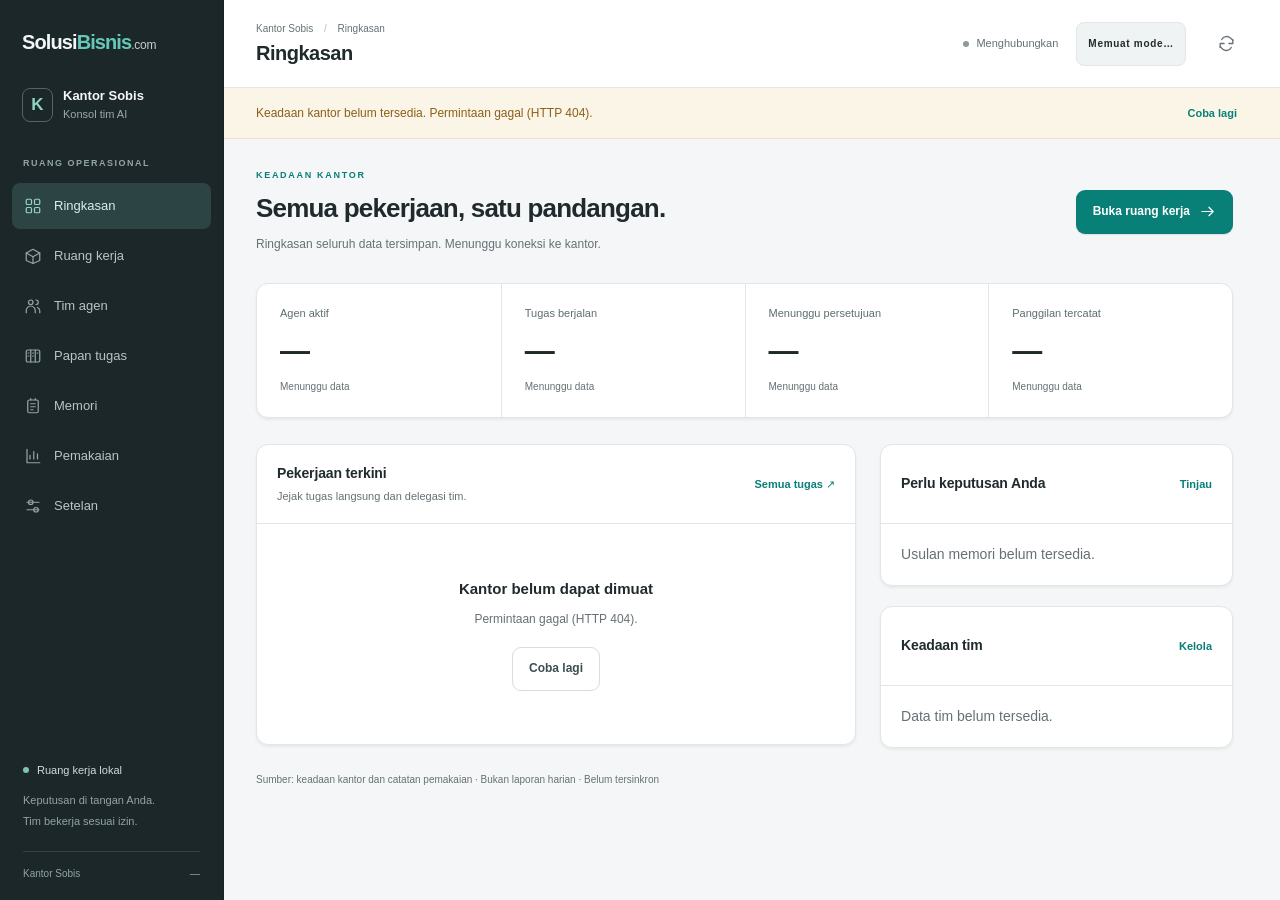
==== static/index.html @ 455d39fb "Tambahkan Kantor Sobis v1.1.0" ====
<!doctype html>
<html lang="id">
<head>
<meta charset="utf-8"><meta name="viewport" content="width=device-width, initial-scale=1, interactive-widget=resizes-content"><meta name="color-scheme" content="light">
<title>Kantor Sobis · SolusiBisnis.com</title><link rel="icon" href="data:,"><link rel="stylesheet" href="/static/style.css">
<script src="/static/ui.js" defer></script><script src="/static/office.js" defer></script><script src="/static/app.js" defer></script>
</head>
<body>
<a class="skip-link" href="#main-content">Lewati navigasi</a>
<svg class="svg-defs" aria-hidden="true"><defs>
<symbol id="i-grid" viewBox="0 0 24 24"><rect x="3" y="3" width="7" height="7" rx="1.5"/><rect x="14" y="3" width="7" height="7" rx="1.5"/><rect x="3" y="14" width="7" height="7" rx="1.5"/><rect x="14" y="14" width="7" height="7" rx="1.5"/></symbol>
<symbol id="i-room" viewBox="0 0 24 24"><path d="m3 8 9-5 9 5v10l-9 4-9-4V8Z"/><path d="m3 8 9 5 9-5M12 13v9"/></symbol>
<symbol id="i-team" viewBox="0 0 24 24"><circle cx="9" cy="7" r="3"/><path d="M3 21v-3a6 6 0 0 1 12 0v3M16 4a3 3 0 0 1 0 6m2 4a5 5 0 0 1 3 4v3"/></symbol>
<symbol id="i-board" viewBox="0 0 24 24"><rect x="3" y="4" width="18" height="16" rx="2"/><path d="M9 4v16M15 4v16M5.5 8h1m5 0h1m5 0h1M5.5 12h1m5 0h1"/></symbol>
<symbol id="i-memory" viewBox="0 0 24 24"><rect x="5" y="4" width="14" height="17" rx="2"/><path d="M9 4V2m6 2V2M9 9h6m-6 4h6m-6 4h3"/></symbol>
<symbol id="i-usage" viewBox="0 0 24 24"><path d="M4 3v18h17M8 16v-5m5 5V6m5 10V9"/></symbol>
<symbol id="i-settings" viewBox="0 0 24 24"><path d="M4 7h16M4 17h16"/><circle cx="9" cy="7" r="3"/><circle cx="16" cy="17" r="3"/></symbol>
<symbol id="i-arrow" viewBox="0 0 24 24"><path d="M4 12h16m-6-6 6 6-6 6"/></symbol>
<symbol id="i-close" viewBox="0 0 24 24"><path d="m6 6 12 12M6 18 18 6"/></symbol>
<symbol id="i-menu" viewBox="0 0 24 24"><path d="M4 6h16M4 12h16M4 18h16"/></symbol>
<symbol id="i-plus" viewBox="0 0 24 24"><path d="M12 5v14M5 12h14"/></symbol>
<symbol id="i-search" viewBox="0 0 24 24"><circle cx="10" cy="10" r="6"/><path d="m15 15 5 5"/></symbol>
<symbol id="i-refresh" viewBox="0 0 24 24"><path d="M20 7v5h-5M4 17v-5h5"/><path d="M6 7a7 7 0 0 1 11-2l3 3M4 16l3 3a7 7 0 0 0 11-2"/></symbol>
<symbol id="i-send" viewBox="0 0 24 24"><path d="m3 3 18 9-18 9 4-9-4-9Zm4 9h14"/></symbol>
<symbol id="i-copy" viewBox="0 0 24 24"><rect x="8" y="8" width="12" height="13" rx="2"/><path d="M16 8V5a2 2 0 0 0-2-2H5a2 2 0 0 0-2 2v9a2 2 0 0 0 2 2h3"/></symbol>
</defs></svg>
<button id="nav-overlay" class="nav-overlay" aria-label="Tutup navigasi" hidden></button>
<aside id="sidebar" class="sidebar" aria-label="Navigasi utama">
<div class="brand-block"><a href="#overview" class="wordmark" aria-label="SolusiBisnis.com, beranda">Solusi<span>Bisnis</span><small>.com</small></a><div class="product-line"><span class="product-mark" aria-hidden="true">K</span><span>Kantor Sobis<small>Konsol tim AI</small></span></div><button id="sidebar-close" class="icon-btn sidebar-close" aria-label="Tutup navigasi"><svg><use href="#i-close"/></svg></button></div>
<div class="nav-label">RUANG OPERASIONAL</div>
<nav id="main-nav">
<a href="#overview" data-page="overview" class="nav-item active" aria-current="page"><svg><use href="#i-grid"/></svg><span>Ringkasan</span></a>
<a href="#workroom" data-page="workroom" class="nav-item"><svg><use href="#i-room"/></svg><span>Ruang kerja</span></a>
<a href="#agents" data-page="agents" class="nav-item"><svg><use href="#i-team"/></svg><span>Tim agen</span></a>
<a href="#tasks" data-page="tasks" class="nav-item"><svg><use href="#i-board"/></svg><span>Papan tugas</span><span id="nav-task-count" class="nav-count" hidden></span></a>
<a href="#memories" data-page="memories" class="nav-item"><svg><use href="#i-memory"/></svg><span>Memori</span><span id="nav-memory-count" class="nav-count" hidden></span></a>
<a href="#usage" data-page="usage" class="nav-item"><svg><use href="#i-usage"/></svg><span>Pemakaian</span></a>
<a href="#settings" data-page="settings" class="nav-item"><svg><use href="#i-settings"/></svg><span>Setelan</span></a>
</nav><div class="sidebar-bottom"><div class="local-label"><span class="status-dot"></span>Ruang kerja lokal</div><p>Keputusan di tangan Anda.<br>Tim bekerja sesuai izin.</p><div class="sidebar-version">Kantor Sobis <span id="app-version">—</span></div></div>
</aside>
<div class="app-shell">
<header class="topbar"><div class="header-title"><button id="sidebar-toggle" class="icon-btn mobile-menu" aria-label="Buka navigasi" aria-expanded="false" aria-controls="sidebar"><svg><use href="#i-menu"/></svg></button><div><div class="breadcrumb">Kantor Sobis <span>/</span> <span id="breadcrumb-page">Ringkasan</span></div><h1 id="page-title">Ringkasan</h1></div></div><div class="header-tools"><span id="connection" class="connection" role="status"><span class="status-dot"></span><span id="connection-label">Menghubungkan</span></span><button id="mode-banner" class="mode-label" title="Buka setelan mode">Memuat mode…</button><button id="refresh-btn" class="icon-btn" aria-label="Muat ulang data"><svg><use href="#i-refresh"/></svg></button></div></header>
<div id="data-notice" class="data-notice" role="status"><span id="data-notice-text">Mengambil keadaan kantor…</span><button id="retry-btn" class="btn subtle" hidden>Coba lagi</button></div>
<main id="main-content" tabindex="-1">
<section id="page-overview" class="page active" aria-label="Ringkasan kantor">
<div class="page-heading"><div><p class="eyebrow">KEADAAN KANTOR</p><h2>Semua pekerjaan, satu pandangan.</h2><p id="overview-intro" class="muted">Ringkasan seluruh data tersimpan. Menunggu koneksi ke kantor.</p></div><a href="#workroom" class="btn primary">Buka ruang kerja<svg><use href="#i-arrow"/></svg></a></div>
<div id="summary-metrics" class="summary-metrics" aria-live="polite"><div class="metric"><span>Agen aktif</span><strong>—</strong><small>Menunggu data</small></div><div class="metric"><span>Tugas berjalan</span><strong>—</strong><small>Menunggu data</small></div><div class="metric"><span>Menunggu persetujuan</span><strong>—</strong><small>Menunggu data</small></div><div class="metric"><span>Panggilan tercatat</span><strong>—</strong><small>Menunggu data</small></div></div>
<div class="overview-grid"><section class="surface recent-work"><div class="section-head"><div><h3>Pekerjaan terkini</h3><p>Jejak tugas langsung dan delegasi tim.</p></div><a href="#tasks" class="text-link">Semua tugas ↗</a></div><div id="recent-tasks"><div class="empty-state"><h4>Memuat pekerjaan</h4><p>Data nyata akan muncul setelah terhubung.</p></div></div></section><div class="overview-side"><section class="surface"><div class="section-head"><h3>Perlu keputusan Anda</h3><a href="#memories" class="text-link">Tinjau</a></div><div id="overview-pending" class="surface-body muted">Memuat usulan memori…</div></section><section class="surface"><div class="section-head"><h3>Keadaan tim</h3><a href="#agents" class="text-link">Kelola</a></div><div id="overview-team" class="surface-body muted">Memuat tim…</div></section></div></div><p class="page-footnote">Sumber: keadaan kantor dan catatan pemakaian · Bukan laporan harian · <span id="last-updated">Belum tersinkron</span></p>
</section>
<section id="page-workroom" class="page workroom-page" aria-label="Ruang kerja" hidden>
<div class="workroom-heading"><div><h2>Ruang kerja</h2><p id="room-status" class="muted">Menunggu keadaan tim…</p></div><div class="segmented workroom-tabs" role="tablist" aria-label="Tampilan ruang kerja"><button id="tab-office" role="tab" aria-selected="false" aria-controls="office-panel" data-view="office">Kantor</button><button id="tab-chat" class="active" role="tab" aria-selected="true" aria-controls="chat-panel" data-view="chat">Percakapan</button></div></div>
<div id="workroom-layout" class="workroom-layout" data-view="chat">
<section id="office-panel" class="surface office-panel" aria-label="Kantor virtual"><div class="section-head"><div><h3>Kantor virtual</h3><p>Peta tim, status pekerjaan nyata.</p></div><span id="office-live-label" class="caption">Menunggu data</span></div><div id="office-wrap" class="office-wrap"><canvas id="office-canvas" width="1200" height="780" aria-label="Peta kantor. Gunakan daftar agen di bawah untuk interaksi melalui keyboard.">Kanvas tidak tersedia. Gunakan daftar agen di bawah.</canvas></div><div class="office-toolbar"><span class="muted small">Pilih agen untuk melihat profil</span><div class="pagination"><button id="office-prev" class="icon-btn" aria-label="Zona agen sebelumnya">‹</button><span id="office-page" aria-live="polite">Zona 1 / 1</span><button id="office-next" class="icon-btn" aria-label="Zona agen berikutnya">›</button></div></div><div id="office-agent-list" class="office-agent-list" aria-label="Daftar agen kantor"><p class="muted small">Memuat daftar agen…</p></div><a href="#tasks" class="office-board-link">Lihat papan tugas lengkap <svg><use href="#i-arrow"/></svg></a></section>
<section id="chat-panel" class="surface chat-panel" aria-label="Percakapan tim"><div class="section-head"><div><h3>Percakapan tim</h3><p id="chat-routing">Pesan umum diteruskan ke koordinator.</p></div><span id="chat-count" class="caption">—</span></div><div id="messages" class="messages" role="log" aria-label="Pesan percakapan" aria-live="polite" aria-relevant="additions text"><div class="empty-state"><h4>Memuat percakapan</h4><p>Riwayat tersimpan akan muncul di sini.</p></div></div><div id="workbar" class="workbar" hidden><span class="status-dot"></span><span id="workbar-text"></span></div><button id="new-messages" class="new-messages" hidden>Pesan baru ↓</button></section>
<form id="composer" class="composer" aria-label="Kirim pesan ke tim"><div class="composer-top"><label for="msg-input">Beri arahan ke tim</label><span id="draft-status" class="caption"></span></div><div id="mention-chips" class="mention-chips" aria-label="Sisipkan penerima"></div><div class="input-row"><textarea id="msg-input" rows="2" maxlength="4000" placeholder="Apa yang ingin dikerjakan?" aria-describedby="composer-hint" disabled></textarea><button id="send-btn" class="btn primary send-btn" type="submit" aria-label="Kirim pesan" disabled><svg><use href="#i-send"/></svg></button></div><div id="send-error" class="inline-error" role="alert" hidden></div><p id="composer-hint" class="composer-hint">Enter untuk kirim · Shift+Enter untuk baris baru · <b>@Nama</b> atau <b>@semua</b></p></form>
</div></section>
<section id="page-agents" class="page" aria-label="Tim agen" hidden><div class="page-heading"><div><p class="eyebrow">TIM ANDA</p><h2>Peran jelas. Izin terkendali.</h2><p class="muted">Atur keahlian, model, dan batas tindakan setiap agen.</p></div><button id="btn-add-agent" class="btn primary" disabled><svg><use href="#i-plus"/></svg>Agen baru</button></div><div class="filterbar"><label class="search-field"><svg><use href="#i-search"/></svg><input id="agent-search" type="search" placeholder="Cari nama atau peran…" aria-label="Cari nama atau peran agen"></label><label class="filter-field"><span>Status</span><select id="agent-filter"><option value="all">Semua agen</option><option value="active">Aktif</option><option value="inactive">Nonaktif</option></select></label><span id="agent-result-count" class="result-count">Memuat agen…</span></div><div id="agents-list" class="agents-grid"><div class="empty-state surface"><h4>Memuat tim</h4><p>Mengambil agen dan izin tersimpan.</p></div></div><p class="page-footnote">Tepat satu koordinator aktif. Model media hanya metadata; pembuatan media belum terhubung.</p></section>
<section id="page-tasks" class="page" aria-label="Papan tugas" hidden><div class="page-heading"><div><p class="eyebrow">ALUR PEKERJAAN</p><h2>Dari arahan hingga hasil.</h2><p class="muted">Status berasal dari mesin pekerjaan, bukan pemindahan kartu manual.</p></div><a href="#workroom" class="btn primary"><svg><use href="#i-plus"/></svg>Beri tugas ke tim</a></div><div class="filterbar"><label class="search-field"><svg><use href="#i-search"/></svg><input id="task-search" type="search" placeholder="Cari judul tugas…" aria-label="Cari tugas"></label><label class="filter-field"><span>Agen</span><select id="task-agent"><option value="all">Semua agen</option></select></label><label class="filter-field"><span>Status</span><select id="task-status"><option value="all">Semua status</option><option value="queue">Mengantre</option><option value="doing">Dikerjakan</option><option value="done">Selesai</option><option value="failed">Gagal</option></select></label><span id="task-result-count" class="result-count">Memuat tugas…</span></div><div id="task-board" class="task-board"><div class="empty-state"><h4>Memuat papan tugas</h4><p>Hasil dan kendala ditampilkan apa adanya.</p></div></div></section>
<section id="page-memories" class="page" aria-label="Memori" hidden><div class="page-heading"><div><p class="eyebrow">PENGETAHUAN BERSAMA</p><h2>Tim mengusulkan. Anda menyetujui.</h2><p class="muted">Hanya memori disetujui yang masuk blok memori aktif agen.</p></div></div><div class="info-note"><svg><use href="#i-memory"/></svg><p>Menolak usulan tidak menghapus isi percakapan. Fakta yang belum disetujui mungkin tetap terlihat di riwayat chat. Persetujuan baru dengan kunci sama menggantikan memori aktif sebelumnya.</p></div><div class="memory-toolbar"><div id="memory-tabs" class="segmented memory-tabs" role="tablist" aria-label="Status memori"><button role="tab" data-status="pending" class="active" aria-selected="true">Menunggu <span data-memory-count="pending">—</span></button><button role="tab" data-status="approved" aria-selected="false">Disetujui <span data-memory-count="approved">—</span></button><button role="tab" data-status="rejected" aria-selected="false">Ditolak <span data-memory-count="rejected">—</span></button><button role="tab" data-status="superseded" aria-selected="false">Digantikan <span data-memory-count="superseded">—</span></button></div><label class="search-field"><svg><use href="#i-search"/></svg><input id="memory-search" type="search" placeholder="Cari memori…" aria-label="Cari memori"></label></div><div id="memory-list" class="memory-list" role="tabpanel"><div class="empty-state surface"><h4>Memuat memori</h4><p>Mengambil usulan dan keputusan tersimpan.</p></div></div></section>
<section id="page-usage" class="page" aria-label="Pemakaian" hidden><div class="page-heading"><div><p class="eyebrow">CATATAN PEMAKAIAN</p><h2>Terukur, tanpa asumsi biaya.</h2><p class="muted">Seluruh periode tersimpan · Termasuk panggilan tool-only · Mata uang USD</p></div><button id="usage-refresh" class="btn secondary"><svg><use href="#i-refresh"/></svg>Perbarui</button></div><div class="info-note"><svg><use href="#i-usage"/></svg><p>Simulasi bukan tagihan. Biaya tercatat berasal dari respons penyedia; estimasi memakai daftar harga manual yang belum diverifikasi. Biaya tak diketahui tidak dianggap gratis. Menghapus chat tidak menghapus catatan ini.</p></div><div id="usage-summary" class="usage-summary"><section class="surface"><div class="section-head"><h3>Memuat pemakaian</h3></div><div class="surface-body muted">Menunggu catatan tersimpan.</div></section></div><section class="surface usage-detail"><div class="section-head"><div><h3>Rincian per agen</h3><p>Setiap mode dihitung terpisah.</p></div><label class="sr-only" for="usage-mode">Filter mode</label><select id="usage-mode"><option value="all">Semua mode</option><option value="live">Live</option><option value="mock">Simulasi</option><option value="legacy">Data lama</option></select></div><div id="usage-table" class="table-scroll"><p class="surface-body muted">Memuat rincian…</p></div></section></section>
<section id="page-settings" class="page" aria-label="Setelan" hidden><div class="page-heading"><div><p class="eyebrow">KONFIGURASI KANTOR</p><h2>Kendali tetap di tangan Anda.</h2><p class="muted">Perubahan tidak mengaktifkan pemakaian berbayar secara diam-diam.</p></div><span id="settings-dirty" class="unsaved" hidden>Perubahan belum disimpan</span></div><div class="settings-layout"><form id="settings-form" class="surface settings-form"><div class="settings-section"><h3>Identitas &amp; model</h3><p class="muted small">Model default dipakai agen tanpa model khusus.</p><label class="field"><span>Nama Anda</span><input id="set-name" type="text" maxlength="40" required disabled autocomplete="name"></label><label class="field"><span>Model default</span><input id="set-model" maxlength="120" list="model-options" required disabled autocomplete="off"><small>Pilih dari daftar manual atau masukkan ID model. Harga dan ketersediaan belum diverifikasi.</small></label></div><div class="settings-section"><h3>Mode operasi</h3><label class="field"><span>Mode tersimpan</span><select id="set-mode" disabled><option value="mock">Simulasi — tanpa panggilan AI</option><option value="live">Live — memakai API berbayar</option></select></label><p id="mode-help" class="muted small">Menunggu konfigurasi server.</p><div id="mode-locked" class="inline-warning" hidden>Server memaksa simulasi untuk pengujian. Penggantian mode dinonaktifkan.</div></div><div class="settings-section"><div class="section-inline"><h3>Kunci OpenRouter</h3><span id="key-status" class="pill neutral">Belum diketahui</span></div><label class="field"><span>Kunci baru <span class="muted">(opsional)</span></span><input id="set-key" type="password" placeholder="Kosongkan untuk mempertahankan kunci" autocomplete="new-password" spellcheck="false" disabled><small>Kunci diisi sendiri dan tidak ditampilkan kembali. Menyimpan kunci tidak otomatis memilih Live.</small></label><button id="set-key-remove" type="button" class="btn danger-subtle" hidden>Hapus kunci tersimpan</button></div><div class="form-footer"><p id="settings-feedback" class="small muted" role="status">Belum ada perubahan.</p><button id="set-save" type="submit" class="btn primary" disabled>Simpan setelan</button></div><div id="settings-error" class="inline-error form-error" role="alert" hidden></div></form><div class="settings-aside"><section class="surface"><div class="section-head"><h3>Tentang mode</h3></div><div class="surface-body settings-explainer"><div><span class="pill mock">SIMULASI</span><p>Untuk menguji alur kerja. Balasan dan token simulasi bukan hasil panggilan AI sungguhan.</p></div><div><span class="pill live">LIVE</span><p>Menggunakan kunci API Anda. Aktivasi memerlukan konfirmasi; biaya mengikuti penyedia model.</p></div></div></section><section class="surface danger-zone"><div class="section-head"><h3>Riwayat percakapan</h3></div><div class="surface-body"><p class="muted">Hapus pesan chat saja. Agen, tugas, memori, dan catatan pemakaian tetap disimpan.</p><button id="clear-history" class="btn danger-subtle" disabled>Hapus riwayat chat</button></div></section></div></div></section>
</main></div>
<dialog id="agent-dialog" class="dialog agent-dialog" aria-labelledby="agent-dialog-title"><form id="agent-form"><div class="dialog-heading"><div><p class="eyebrow">PENGATURAN TIM</p><h2 id="agent-dialog-title">Agen baru</h2></div><button type="button" class="icon-btn" data-close="agent-dialog" aria-label="Tutup formulir agen"><svg><use href="#i-close"/></svg></button></div><div class="dialog-body"><div class="field-grid"><label class="field"><span>Nama agen</span><input id="f-name" required pattern="[A-Za-z0-9_]{2,20}" maxlength="20" placeholder="Contoh: Riset" autocomplete="off"><small>2–20 karakter, tanpa spasi atau @.</small></label><label class="field"><span>Peran singkat</span><input id="f-role" maxlength="200" placeholder="Contoh: Peneliti pasar"></label></div><label class="field"><span>Model</span><input id="f-model" maxlength="120" list="model-options" autocomplete="off" placeholder="Kosongkan untuk mengikuti default"><small>Daftar model manual; harga dan ketersediaan belum diverifikasi.</small></label><label class="field"><span>Instruksi agen <span class="muted">(system prompt)</span></span><textarea id="f-prompt" rows="5" maxlength="20000" placeholder="Jelaskan keahlian, batasan, dan cara agen bekerja…"></textarea><small>Pedoman perilaku agen, bukan tempat memasukkan kode tool.</small></label><div class="agent-flags"><label class="check"><input id="f-active" type="checkbox" checked><span>Agen aktif</span></label><label class="check"><input id="f-orch" type="checkbox"><span>Jadikan koordinator</span></label></div><p id="coordinator-help" class="muted small">Koordinator mengarahkan tim. Hanya satu koordinator boleh aktif.</p><fieldset class="tools-fieldset"><legend>Izin tindakan</legend><p class="muted small">Spesialis hanya dapat mengusulkan memori. Pengelolaan tim khusus koordinator.</p><div id="f-tools" class="tool-options"></div></fieldset><label class="field"><span>Model media <span class="pill neutral">Metadata saja</span></span><input id="f-media" placeholder="ID model dipisahkan koma" autocomplete="off"><small>Belum terhubung ke produksi gambar, audio, atau video.</small></label><div id="agent-error" class="inline-error" role="alert" hidden></div></div><div class="dialog-footer"><button id="f-delete" type="button" class="btn danger-subtle" hidden>Hapus agen</button><div class="spacer"></div><button type="button" class="btn secondary" data-close="agent-dialog">Batal</button><button id="f-save" type="submit" class="btn primary">Simpan agen</button></div></form></dialog>
<dialog id="detail-dialog" class="dialog detail-dialog" aria-labelledby="detail-title"><div class="dialog-heading"><h2 id="detail-title">Detail</h2><button class="icon-btn" data-close="detail-dialog" aria-label="Tutup detail"><svg><use href="#i-close"/></svg></button></div><div id="detail-body" class="dialog-body"></div><div id="detail-actions" class="dialog-footer"></div></dialog>
<dialog id="confirm-dialog" class="dialog confirm-dialog" aria-labelledby="confirm-title" aria-describedby="confirm-description"><form method="dialog"><div class="dialog-heading"><h2 id="confirm-title">Konfirmasi</h2><button value="cancel" class="icon-btn" aria-label="Batal"><svg><use href="#i-close"/></svg></button></div><div class="dialog-body"><p id="confirm-description"></p></div><div class="dialog-footer"><button value="cancel" class="btn secondary" autofocus>Batal</button><button id="confirm-accept" value="accept" class="btn primary">Lanjutkan</button></div></form></dialog>
<datalist id="model-options"></datalist><div id="toasts" class="toasts" role="status" aria-live="polite" aria-atomic="true"></div><noscript><div class="noscript">Aktifkan JavaScript untuk menghubungkan keadaan kantor dan percakapan.</div></noscript>
</body></html>
---- static/style.css ----
/* SolusiBisnis.com · Kantor Sobis / operational console */
:root{--bg:#f5f6f7;--surface:#fff;--ink:#202a2c;--muted:#657174;--line:#e1e6e6;--soft:#f0f3f3;--accent:#087f77;--accent-dark:#07665f;--teal-soft:#e9f5f2;--sidebar:#1c272a;--sidebar-ink:#b8c5c6;--danger:#a33333;--danger-soft:#fff1f0;--warn:#8a6019;--warn-soft:#fbf5e7;--radius:12px;--shadow:0 2px 3px #172f3510;--side-width:224px}
*{box-sizing:border-box}html,body{height:100%;margin:0}body{font-family:"Segoe UI",Tahoma,Arial,sans-serif;color:var(--ink);background:var(--bg);font-size:14px;line-height:1.5;-webkit-font-smoothing:antialiased}body.nav-open{overflow:hidden}button,input,select,textarea{font:inherit;color:inherit}button,a,input,textarea,select{-webkit-tap-highlight-color:transparent}button,a{touch-action:manipulation}button{cursor:pointer}button:disabled{cursor:not-allowed;opacity:.48}a{color:inherit;text-decoration:none}button{border:0}svg{width:19px;height:19px;fill:none;stroke:currentColor;stroke-width:1.65;stroke-linecap:round;stroke-linejoin:round;flex:none;vertical-align:middle}h1,h2,h3,h4,p{margin:0}h1{font-size:20px;line-height:1.25;letter-spacing:-.5px;font-weight:650}h2{font-size:26px;line-height:1.3;letter-spacing:-.8px;font-weight:630}h3{font-size:14px;line-height:1.4;font-weight:650;letter-spacing:-.15px}h4{font-size:15px;font-weight:600}.muted{color:var(--muted)}.small{font-size:12px}.caption{font-size:11px;color:var(--muted)}.spacer{flex:1}[hidden],.hidden{display:none!important}:focus-visible{outline:3px solid #35b6a4;outline-offset:3px}#main-content:focus{outline:0}input:focus,textarea:focus,select:focus{border-color:var(--accent);outline:2px solid #087f7718;outline-offset:0}button:focus-visible{position:relative;z-index:2}.svg-defs{position:absolute;width:0;height:0;overflow:hidden}.sr-only{position:absolute;width:1px;height:1px;padding:0;margin:-1px;overflow:hidden;clip:rect(0,0,0,0);white-space:nowrap;border:0}.skip-link{position:fixed;top:8px;left:240px;transform:translateY(-150%);z-index:100;background:#fff;border:2px solid var(--accent);padding:12px}.skip-link:focus{transform:none}
/* Navigation */
.sidebar{position:fixed;inset:0 auto 0 0;width:var(--side-width);display:flex;flex-direction:column;background:var(--sidebar);color:var(--sidebar-ink);z-index:30;border-right:1px solid #172225}.brand-block{padding:27px 22px 26px;position:relative}.wordmark{font-size:20px;letter-spacing:-.9px;font-weight:650;color:#f2f6f6;white-space:nowrap;display:block;min-height:30px}.wordmark>span{color:#65c8b6}.wordmark>small{font-size:12px;font-weight:400;letter-spacing:-.25px;color:#c4d0d0}.product-line{display:flex;align-items:center;gap:10px;margin-top:29px;font-size:13px;color:#f5f8f8;font-weight:550}.product-line small{display:block;font-size:11px;line-height:1.6;font-weight:400;color:#9cabad}.product-mark{display:grid;place-items:center;width:31px;height:34px;border:1px solid #536568;border-radius:8px;font-weight:650;font-size:17px;color:#90d3c5}.nav-label{font-size:9px;font-weight:600;letter-spacing:1.5px;color:#91a4a7;padding:8px 23px 12px}#main-nav{padding:0 12px;display:flex;flex-direction:column;gap:4px}.nav-item{display:flex;align-items:center;gap:12px;min-height:46px;padding:10px 12px;border-radius:8px;font-size:13px;color:#b8c5c6;transition:background .15s}.nav-item svg{width:18px;height:18px;color:#91a4a7}.nav-item:hover{background:#ffffff09;color:#fff}.nav-item.active{background:#2c4444;color:#d3f4e9}.nav-item.active svg{color:#8ed6c2}.nav-count{margin-left:auto;background:#47615d;color:#e3fff3;border-radius:5px;font-size:10px;min-width:20px;padding:1px 4px;text-align:center;font-variant-numeric:tabular-nums}.sidebar-bottom{margin-top:auto;padding:24px 23px 19px}.sidebar-bottom p{color:#91a4a7;font-size:11px;line-height:1.85;margin:12px 0 20px}.local-label{display:flex;align-items:center;gap:8px;font-size:11px;color:#d0dcdb}.sidebar-version{border-top:1px solid #344245;padding-top:14px;font-size:10px;color:#91a4a7;display:flex;justify-content:space-between}.sidebar-close,.mobile-menu{display:none!important}.nav-overlay{position:fixed;inset:0;background:#17292c80;z-index:25}.status-dot{display:inline-block;width:6px;height:6px;border-radius:50%;background:#8d9b9e;flex:none}.local-label .status-dot{background:#7ec4b1}
/* Shell & shared controls */
.app-shell{height:100dvh;margin-left:var(--side-width);display:flex;flex-direction:column;min-width:0}.topbar{height:88px;min-height:88px;border-bottom:1px solid var(--line);background:#fff;padding:0 32px;display:flex;justify-content:space-between;align-items:center;gap:16px}.header-title{display:flex;align-items:center;gap:9px;min-width:0}.breadcrumb{font-size:10px;color:var(--muted);margin-bottom:5px}.breadcrumb>span:first-child{color:#b3bfc0;padding:0 8px}.header-tools{display:flex;gap:18px;align-items:center}.connection{display:flex;align-items:center;gap:7px;color:var(--muted);font-size:11px;white-space:nowrap}.connection.online .status-dot{background:var(--accent)}.connection.offline{color:var(--warn)}.connection.offline .status-dot{background:var(--warn)}.mode-label{padding:6px 11px;min-height:44px;background:var(--soft);border:1px solid var(--line);border-radius:8px;font-size:10px;font-weight:650;letter-spacing:.7px}.mode-label.mock{color:#7b5b23;background:var(--warn-soft);border-color:#ecdfc2}.mode-label.live{color:#086c5e;background:var(--teal-soft);border-color:#cbe3da}.icon-btn{display:inline-flex;align-items:center;justify-content:center;width:44px;height:44px;flex:none;border:1px solid transparent;border-radius:9px;background:transparent;color:var(--muted)}.icon-btn:hover{background:var(--soft);color:var(--ink)}.data-notice{display:flex;align-items:center;justify-content:space-between;gap:12px;background:#edf2f2;border-bottom:1px solid var(--line);padding:9px 32px;font-size:12px;color:#4e6469;flex:none}.data-notice.error,.data-notice.stale{background:var(--warn-soft);color:var(--warn);border-color:#ecdfc2}.data-notice .btn{min-height:32px;padding:4px 10px;font-size:11px}#main-content{flex:1;overflow:auto;min-height:0;scrollbar-gutter:stable}.page{padding:30px 32px 24px;max-width:1750px;margin:auto}.page-heading{display:flex;align-items:center;justify-content:space-between;gap:28px;margin:0 0 28px}.page-heading .muted{font-size:12px;margin-top:9px;line-height:1.7}.page-heading .btn{flex:none}.eyebrow{font-size:9px;font-weight:650;letter-spacing:1.7px;color:var(--accent);margin-bottom:9px}.btn{display:inline-flex;align-items:center;justify-content:center;gap:9px;min-height:44px;padding:10px 16px;border:1px solid transparent;border-radius:9px;font-size:12px;line-height:1.3;font-weight:600;white-space:nowrap;transition:background .15s,border-color .15s}.btn svg{width:17px;height:17px}.primary{background:var(--accent);color:#fff;box-shadow:0 1px 1px #153a3420}.primary:hover:not(:disabled){background:var(--accent-dark)}.secondary{background:#fff;border-color:#d5dede;color:#3d4e51}.secondary:hover:not(:disabled){background:#f3f7f6;border-color:#a8beb9}.subtle{background:transparent;color:var(--accent)}.subtle:hover{background:var(--teal-soft)}.danger-subtle{color:var(--danger);border-color:#ebcfcd;background:#fff}.danger-subtle:hover:not(:disabled){background:var(--danger-soft)}.danger{background:var(--danger);color:#fff}.text-link{color:var(--accent);font-size:11px;font-weight:550;display:inline-flex;align-items:center;gap:8px;min-height:44px;white-space:nowrap}.text-link:hover{text-decoration:underline}.surface{background:var(--surface);border:1px solid var(--line);border-radius:var(--radius);box-shadow:var(--shadow);min-width:0;overflow:hidden}.section-head{padding:17px 20px;border-bottom:1px solid var(--line);display:flex;align-items:center;justify-content:space-between;gap:14px;min-height:68px}.section-head p{font-size:11px;color:var(--muted);margin-top:4px}.surface-body{padding:20px}.page-footnote{font-size:10px;line-height:1.7;color:var(--muted);margin-top:23px}.empty-state{padding:40px 24px;text-align:center;display:flex;flex-direction:column;align-items:center;justify-content:center;gap:9px;min-height:220px;width:100%;grid-column:1/-1}.empty-state p{max-width:360px;color:var(--muted);font-size:12px;line-height:1.8}.empty-state .btn{margin-top:7px}.info-note{background:#edf3f2;border:1px solid #dce6e3;border-radius:10px;padding:14px 18px;display:flex;align-items:flex-start;gap:12px;margin-bottom:24px;color:#50645f;font-size:12px;line-height:1.8}.info-note svg{margin-top:2px}.pill{display:inline-flex;align-items:center;gap:5px;padding:3px 8px;border-radius:5px;line-height:1.55;white-space:nowrap;font-size:10px;font-weight:550;vertical-align:middle}.neutral,.idle,.inactive{background:#f0f3f3;color:#657174}.queue,.pending,.mock{color:#82601f;background:#fbf4e3}.doing,.working,.live,.approved,.done{background:#e8f4ee;color:#20705b}.error,.failed,.rejected{background:#faeded;color:#a34242}.superseded,.legacy{background:#eef0f3;color:#606e83}.filterbar{display:flex;gap:12px;align-items:center;margin-bottom:22px;flex-wrap:wrap}.search-field{position:relative;display:flex;align-items:center;min-width:180px;flex:1;max-width:390px}.search-field svg{position:absolute;left:13px;width:16px;height:16px;color:#829193;pointer-events:none}.search-field input{width:100%;padding:11px 12px 11px 39px;height:44px;background:white;border:1px solid #dbe2e2;border-radius:9px;font-size:12px;min-width:0}.filter-field{display:flex;align-items:center;gap:9px;font-size:11px;color:var(--muted)}select{min-height:44px;padding:8px 30px 8px 12px;border-radius:8px;border:1px solid #dbe2e2;background:#fff;font-size:12px;max-width:100%}.result-count{margin-left:auto;font-size:11px;color:var(--muted);font-variant-numeric:tabular-nums}.inline-error,.inline-warning{padding:12px 14px;border-radius:8px;font-size:12px;line-height:1.8}.inline-error{background:var(--danger-soft);color:var(--danger);border:1px solid #ebcfcd}.inline-warning{background:var(--warn-soft);color:var(--warn);border:1px solid #ecdfc2}.unsaved{font-size:11px;color:var(--warn);background:var(--warn-soft);border:1px solid #ecdfc2;padding:7px 11px;border-radius:6px}.row{display:flex;align-items:center;gap:10px}.wrap{flex-wrap:wrap}
/* Overview: a data strip and asymmetric inspection area, not marketing tiles. */
.summary-metrics{display:grid;grid-template-columns:repeat(4,minmax(0,1fr));background:#fff;border:1px solid var(--line);border-radius:12px;margin-bottom:26px;box-shadow:var(--shadow)}.metric{padding:21px 23px;position:relative}.metric+.metric{border-left:1px solid var(--line)}.metric>span{display:block;font-size:11px;color:#5e6d70}.metric>strong{display:block;font-size:30px;line-height:1.2;font-weight:580;letter-spacing:-1px;margin:12px 0 6px;font-variant-numeric:tabular-nums}.metric>small{font-size:10px;color:var(--muted)}.overview-grid{display:grid;grid-template-columns:minmax(0,1.7fr) minmax(280px,1fr);align-items:start;gap:24px}.overview-side{display:grid;gap:20px}.recent-row{display:grid;grid-template-columns:minmax(0,1fr) auto;gap:10px;width:100%;padding:17px 20px;border-bottom:1px solid #edf0f0;background:white;text-align:left}.recent-row:last-child{border-bottom:0}.recent-row:hover{background:#f8faf9}.recent-row h4{font-size:12px;line-height:1.65;font-weight:550;overflow:hidden;text-overflow:ellipsis;white-space:nowrap;max-width:100%}.recent-row p{font-size:10px;color:var(--muted);margin-top:6px}.recent-row>div{min-width:0}.recent-row .pill{align-self:start}.mini-memory+.mini-memory{border-top:1px solid var(--line);padding-top:15px;margin-top:15px}.mini-memory strong{font-size:12px;font-weight:600;color:var(--ink)}.mini-memory p{font-size:11px;line-height:1.8;margin:5px 0 3px;overflow:hidden;text-overflow:ellipsis;white-space:nowrap}.team-line{display:flex;align-items:center;gap:10px;min-height:52px}.team-line+.team-line{border-top:1px solid #eef1f1}.team-line .team-info{flex:1;min-width:0}.team-line strong{font-size:12px;display:block;color:var(--ink);font-weight:600}.team-line small{font-size:10px;color:var(--muted)}.avatar{display:grid;place-items:center;width:37px;height:37px;flex:none;border:1px solid #d9e6e0;border-radius:10px;color:#347b6c;background:#edf4ef;font-size:14px;font-weight:650}.avatar.coordinator{color:#866438;background:#f8f2e8;border-color:#ecdfcc}.surface-body>.muted{font-size:12px;line-height:1.8}
/* Room — persistent composer is separate from the mobile view panels. */
body.workroom-active #main-content{overflow:hidden;display:flex;flex-direction:column;scrollbar-gutter:auto}.workroom-page{padding:20px 24px 22px;max-width:none;width:100%;height:100%;display:flex;flex-direction:column;min-height:0}.workroom-heading{display:flex;align-items:center;justify-content:space-between;gap:15px;margin-bottom:17px;flex:none}.workroom-heading h2{font-size:19px;letter-spacing:-.5px}.workroom-heading p{font-size:11px;margin-top:4px}.segmented{display:inline-flex;gap:3px;background:#edf1f0;padding:4px;border:1px solid #e0e7e4;border-radius:9px}.segmented button{background:transparent;color:var(--muted);min-height:44px;padding:8px 14px;border:1px solid transparent;border-radius:6px;font-size:12px;white-space:nowrap}.segmented button.active{background:#fff;color:var(--ink);box-shadow:0 1px 3px #203b2d14;border-color:#e1e7e5;font-weight:600}.workroom-tabs{display:none}.workroom-layout{flex:1;display:grid;grid-template-columns:minmax(0,1.22fr) minmax(350px,1fr);grid-template-rows:minmax(0,1fr) auto;gap:14px;min-height:0}.office-panel{grid-column:1;grid-row:1/3;display:flex;flex-direction:column;min-height:0;overflow:auto}.office-panel .section-head{padding:13px 17px;min-height:66px;flex:none}.office-wrap{display:flex;align-items:center;justify-content:center;flex:1;min-height:180px;background:#f0f3f0;padding:8px;overflow:hidden}#office-canvas{width:100%;height:auto;max-height:100%;object-fit:contain;aspect-ratio:1200/780;display:block}.office-toolbar{display:flex;align-items:center;justify-content:space-between;gap:7px;padding:7px 14px;border-bottom:1px solid var(--line);flex:none}.pagination{display:flex;align-items:center;gap:2px;font-size:10px;white-space:nowrap;font-variant-numeric:tabular-nums}.pagination .icon-btn{font-size:21px}.office-agent-list{padding:12px 14px;display:grid;grid-template-columns:repeat(2,minmax(0,1fr));gap:7px;max-height:175px;overflow:auto;flex:none}.office-agent{display:flex;align-items:center;gap:8px;border:1px solid var(--line);border-radius:8px;min-height:48px;padding:7px 9px;text-align:left;background:#fff;min-width:0}.office-agent:hover{border-color:#a7c3bb;background:#f8fbf9}.office-agent .avatar{width:28px;height:28px;border-radius:7px;font-size:11px}.office-agent .agent-label{min-width:0;flex:1}.office-agent strong{font-size:11px;font-weight:600;display:block;overflow:hidden;text-overflow:ellipsis}.office-agent small{display:block;font-size:9px;color:var(--muted)}.office-board-link{display:flex;justify-content:space-between;align-items:center;color:var(--accent);font-size:11px;padding:9px 16px;min-height:44px;border-top:1px solid var(--line);flex:none}.office-board-link:hover{background:var(--teal-soft)}.office-board-link svg{width:15px}.chat-panel{grid-column:2;grid-row:1;display:flex;flex-direction:column;min-height:0;position:relative}.chat-panel .section-head{min-height:65px;flex:none;padding:13px 17px}.messages{padding:17px;display:flex;flex-direction:column;gap:22px;flex:1;min-height:0;overflow:auto;overscroll-behavior:contain}.messages>.empty-state{flex:1;min-height:120px;padding:20px 12px}.message{width:100%;flex:none;min-width:0}.message-header{display:flex;gap:8px;align-items:center;flex-wrap:wrap;font-size:10px;color:var(--muted);margin-bottom:7px}.message-header strong{font-size:12px;color:var(--ink);font-weight:650}.message-header time{margin-left:auto;font-size:9px}.message-header .pill{font-size:8px;letter-spacing:.4px;padding:2px 5px}.message-body{font-size:12px;line-height:1.8;overflow-wrap:anywhere;color:#374447;max-width:100%;min-width:0}.message-body p+p{margin-top:6px}.message-body ul{padding-left:19px;margin:6px 0}.message-body pre,.result-body pre{max-width:100%;overflow:auto;background:#223236;color:#e4f1ed;border-radius:8px;padding:12px;white-space:pre;font-size:11px;line-height:1.8}.message-body code,.result-body code{font-family:Consolas,"Courier New",monospace;background:#edf1ee;border-radius:4px;padding:1px 4px;font-size:11px}.message-body pre code,.result-body pre code{padding:0;background:none;color:inherit}.message.user{background:#edf5f2;border:1px solid #dcebe5;border-radius:10px;padding:12px}.message.system{background:#f6f7f6;padding:10px 12px;border-radius:8px}.message.system .message-body{font-size:11px;color:#697879}.message-footer{display:flex;justify-content:space-between;align-items:center;gap:8px;margin-top:5px}.message-model{font-size:9px;color:var(--muted);overflow-wrap:anywhere}.copy-message{min-height:44px;min-width:44px;display:flex;align-items:center;justify-content:center;gap:5px;background:transparent;color:#71817e;font-size:9px;border-radius:7px;padding:4px 7px}.copy-message:hover{background:var(--soft);color:var(--accent)}.copy-message svg{width:13px;height:13px}.stream-marker{display:inline-flex;align-items:center;gap:5px;font-size:10px;color:var(--accent)}.stream-marker .status-dot{background:var(--accent);animation:pulse 1.5s infinite}.live-message.stale-stream .stream-marker{color:var(--warn)}.stale-stream .stream-marker .status-dot{background:var(--warn);animation:none}.workbar{padding:10px 15px;background:#f1f7f3;border-top:1px solid #dfebe3;font-size:10px;color:#517766;display:flex;align-items:center;gap:8px;flex:none}.workbar .status-dot{background:var(--accent)}.new-messages{position:absolute;bottom:16px;left:50%;transform:translateX(-50%);padding:8px 15px;min-height:44px;border:1px solid #bdd7cc;background:#f5fff9;color:var(--accent);font-size:11px;border-radius:22px;box-shadow:0 3px 12px #12342219}.composer{grid-column:2;grid-row:2;background:#fff;border:1px solid var(--line);border-radius:12px;padding:12px 14px 10px;box-shadow:var(--shadow);min-width:0}.composer-top{display:flex;align-items:center;justify-content:space-between;margin-bottom:6px;font-size:11px;font-weight:600}.composer-top .caption{font-size:9px;font-weight:400}.mention-chips{display:flex;gap:5px;overflow-x:auto;padding-bottom:7px;max-height:51px}.mention-chip{background:#f7f9f8;border:1px solid #e2e8e5;border-radius:6px;min-height:30px;padding:5px 8px;color:#54726a;font-size:10px;white-space:nowrap}.mention-chip:hover{background:var(--teal-soft)}.input-row{display:flex;align-items:flex-end;gap:9px}.input-row textarea{width:100%;resize:none;min-height:60px;max-height:130px;padding:10px 12px;background:#fff;border:1px solid #dbe3df;border-radius:8px;font-size:12px;line-height:1.6}.send-btn{width:44px;height:44px;min-width:44px;padding:0}.composer-hint{font-size:9px;color:var(--muted);margin-top:7px;line-height:1.5}.composer-hint b{font-weight:550}.composer .inline-error{margin-top:9px;font-size:11px;padding:8px 10px}
/* Agent registry */
.agents-grid{display:grid;grid-template-columns:repeat(3,minmax(0,1fr));gap:18px}.agent-card{display:flex;flex-direction:column;padding:20px;min-width:0}.agent-card.inactive-agent{background:#fafbfb}.agent-card-head{display:flex;align-items:flex-start;gap:11px;margin-bottom:18px}.agent-card-head>div:nth-child(2){flex:1;min-width:0}.agent-card-head h3{font-size:16px;overflow-wrap:anywhere}.agent-card-head p{font-size:11px;color:var(--muted);margin-top:3px;line-height:1.7;min-height:36px}.agent-kicker{font-size:9px;color:var(--muted);margin-top:5px}.agent-properties{margin:0;display:flex;flex-direction:column;gap:12px}.agent-properties>div{min-width:0}.agent-properties dt{font-size:9px;text-transform:uppercase;letter-spacing:1px;color:var(--muted);margin-bottom:4px}.agent-properties dd{margin:0;font-size:11px;overflow-wrap:anywhere;color:#445a55;line-height:1.7}.tool-tag{font-family:Consolas,monospace;display:inline-block;border:1px solid #e0e6e3;border-radius:4px;padding:2px 5px;background:#f7f9f7;margin:2px 2px 2px 0;font-size:9px;color:#64756e}.agent-actions{display:flex;align-items:center;gap:7px;border-top:1px solid var(--line);padding-top:14px;margin-top:18px}.agent-actions .btn{font-size:10px;min-height:40px;padding:8px 11px}.agent-actions .subtle{margin-left:auto}.agent-card .pill{font-size:9px}
/* Task board */
.task-board{display:grid;grid-template-columns:repeat(4,minmax(0,1fr));align-items:start;gap:15px}.task-column{background:#edf0f0;border:1px solid #e2e7e5;border-radius:10px;min-height:355px;padding:12px;min-width:0}.task-column-head{display:flex;align-items:center;gap:8px;padding:3px 3px 15px}.task-column-head h3{font-size:11px;font-weight:600}.task-column-head .status-dot{width:5px;height:5px}.task-column-head .count{margin-left:auto;font-size:10px;color:var(--muted);border:1px solid #d8e0db;border-radius:5px;min-width:20px;text-align:center;font-variant-numeric:tabular-nums}.task-card{width:100%;text-align:left;background:#fff;border:1px solid #dfe5e1;border-radius:9px;padding:13px 12px;margin-bottom:10px;box-shadow:0 1px 2px #203b2d08;display:block;min-height:130px}.task-card:hover{border-color:#a2bfb1;box-shadow:0 2px 5px #203b2d12}.task-card-id{font-size:9px;color:#8b9892;margin-bottom:7px;display:block;font-variant-numeric:tabular-nums}.task-card h4{font-size:12px;font-weight:550;line-height:1.75;overflow-wrap:anywhere;display:-webkit-box;-webkit-line-clamp:3;-webkit-box-orient:vertical;overflow:hidden}.task-card-preview{font-size:10px;line-height:1.8;color:var(--muted);margin-top:9px;display:-webkit-box;-webkit-line-clamp:2;-webkit-box-orient:vertical;overflow:hidden;overflow-wrap:anywhere}.task-card.failed-card .task-card-preview{color:var(--danger)}.task-card-footer{display:flex;align-items:center;justify-content:space-between;gap:7px;border-top:1px solid #eef1ef;margin-top:12px;padding-top:10px;font-size:9px;color:var(--muted)}.task-card-footer strong{font-size:10px;font-weight:500;color:#4a6259;overflow:hidden;text-overflow:ellipsis}.column-empty{font-size:10px;color:#87948f;text-align:center;padding:30px 4px}.detail-meta{display:grid;grid-template-columns:1fr 1fr;gap:17px;margin:0 0 24px}.detail-meta dt{font-size:10px;color:var(--muted);margin-bottom:4px}.detail-meta dd{margin:0;font-size:12px;overflow-wrap:anywhere}.detail-section+.detail-section{border-top:1px solid var(--line);margin-top:24px;padding-top:21px}.detail-section h3{margin-bottom:11px}.result-body{font-size:12px;line-height:1.9;overflow-wrap:anywhere;white-space:normal}.result-body p+p{margin-top:8px}.result-error{white-space:pre-wrap;color:var(--danger);font-size:12px;line-height:1.8;overflow-wrap:anywhere}.detail-description{font-size:13px;line-height:1.8;margin-bottom:22px;overflow-wrap:anywhere}
/* Memory decisions */
.memory-toolbar{display:flex;justify-content:space-between;gap:14px;align-items:center;margin-bottom:22px}.memory-toolbar>.search-field{max-width:240px}.memory-tabs button{font-size:11px;padding:8px 11px}.memory-tabs button>span{display:inline-grid;place-items:center;margin-left:5px;font-size:9px;min-width:16px;color:var(--muted)}.memory-list{display:grid;grid-template-columns:repeat(2,minmax(0,1fr));gap:17px}.memory-card{padding:22px;display:flex;flex-direction:column}.memory-card-head{display:flex;gap:12px;align-items:flex-start;justify-content:space-between;margin-bottom:14px}.memory-card-head h3{font-size:15px;overflow-wrap:anywhere}.memory-value{font-size:12px;color:#4d6058;line-height:1.9;white-space:pre-wrap;overflow-wrap:anywhere;flex:1}.memory-meta{font-size:10px;color:var(--muted);margin-top:18px;line-height:1.8}.memory-actions{display:flex;gap:9px;border-top:1px solid var(--line);padding-top:15px;margin-top:16px}.memory-actions .btn{font-size:11px}.memory-card .inline-error{margin-top:12px}
/* Honest accounting */
.usage-summary{display:grid;grid-template-columns:repeat(3,minmax(0,1fr));gap:18px;margin-bottom:25px}.usage-summary .section-head{min-height:65px}.usage-summary .surface-body{padding:18px}.usage-metrics{display:grid;grid-template-columns:repeat(2,minmax(0,1fr));gap:17px 12px;margin:0 0 20px}.usage-metrics div:first-child{grid-column:1/-1;border-bottom:1px solid var(--line);padding-bottom:15px}.usage-metrics dt{font-size:9px;color:var(--muted);margin-bottom:5px}.usage-metrics dd{margin:0;font-size:16px;font-weight:550;font-variant-numeric:tabular-nums;letter-spacing:-.4px}.usage-metrics div:first-child dd{font-size:25px}.usage-summary .small{font-size:10px;line-height:1.8}.usage-detail{margin-bottom:10px}.table-scroll{overflow:auto}.usage-table{width:100%;border-collapse:collapse;font-size:11px;white-space:nowrap}.usage-table th{font-weight:500;color:var(--muted);font-size:9px;background:#f9fbf9;padding:13px 15px;border-bottom:1px solid var(--line);text-align:left}.usage-table td{padding:15px;border-bottom:1px solid #eaf0eb;vertical-align:middle}.usage-table tbody tr:last-child td{border:0}.usage-table .num{text-align:right;font-variant-numeric:tabular-nums}.usage-table .unknown-cost{color:var(--warn)}
/* Configuration */
.settings-layout{display:grid;grid-template-columns:minmax(0,1.55fr) minmax(260px,1fr);align-items:start;gap:24px;max-width:1220px}.settings-section{padding:24px;border-bottom:1px solid var(--line)}.settings-section>h3{margin-bottom:9px;font-size:14px}.settings-section>.small{margin-bottom:18px}.settings-section .field:last-child{margin-bottom:0}.field{display:block;margin:16px 0;color:var(--ink);min-width:0}.field>span{display:block;font-size:11px;font-weight:550;margin-bottom:7px}.field input,.field textarea,.field select{display:block;width:100%;border:1px solid #d8e1da;background:#fff;border-radius:8px;min-height:44px;padding:10px 12px;font-size:12px}.field textarea{resize:vertical;line-height:1.7;min-height:90px}.field small{display:block;font-size:10px;font-weight:400;line-height:1.8;color:var(--muted);margin-top:7px}.field>span .pill{display:inline-flex;font-size:8px;margin-left:7px}.field input:disabled,.field select:disabled{background:#f5f7f5;color:#809086}.section-inline{display:flex;justify-content:space-between;align-items:center;gap:10px}.form-footer{display:flex;align-items:center;justify-content:space-between;gap:15px;padding:20px 24px;background:#fcfdfb}.form-footer .small{font-size:10px;line-height:1.6}.form-error{margin:0 24px 20px}.settings-aside{display:grid;gap:20px}.settings-explainer>div+div{border-top:1px solid var(--line);padding-top:18px;margin-top:18px}.settings-explainer p{font-size:11px;line-height:1.9;color:var(--muted);margin-top:9px}.danger-zone .surface-body>p{font-size:11px;line-height:1.9;margin-bottom:16px}.danger-zone .btn{font-size:11px}.check{display:flex;align-items:center;gap:9px;min-height:44px;font-size:12px;cursor:pointer}.check input{width:17px;height:17px;margin:0;accent-color:var(--accent);flex:none}.check input:disabled+span{color:#91a096}.agent-flags{display:flex;gap:28px;flex-wrap:wrap}.field-grid{display:grid;grid-template-columns:1fr 1fr;gap:15px}.tools-fieldset{border:1px solid var(--line);border-radius:9px;margin:18px 0;padding:13px 15px}.tools-fieldset legend{font-size:11px;font-weight:600;padding:0 6px}.tools-fieldset>.small{font-size:10px;line-height:1.8;margin-bottom:5px}.tool-options{display:grid;grid-template-columns:1fr 1fr;gap:0 13px}.tool-options .check{font-size:11px}.tool-options small{font-size:9px;color:var(--muted);display:block}.tool-options .check>span{padding:6px 0}.tool-options code{font-size:9px;font-family:Consolas,monospace}
/* Native dialogs retain keyboard focus, support Escape, and restore focus. */
.dialog{border:1px solid #d9e2db;border-radius:14px;box-shadow:0 28px 100px #142d2655;background:#fff;color:var(--ink);padding:0;width:min(650px,calc(100% - 32px));max-height:calc(100dvh - 48px);overflow:auto}.dialog::backdrop{background:#172b2c77}.dialog-heading{display:flex;justify-content:space-between;align-items:center;gap:15px;padding:20px 24px;border-bottom:1px solid var(--line);position:sticky;top:0;background:#fff;z-index:2}.dialog-heading h2{font-size:20px;letter-spacing:-.5px;overflow-wrap:anywhere}.dialog-heading .eyebrow{font-size:8px;margin-bottom:6px}.dialog-body{padding:21px 24px}.dialog-body>.field:first-child,.dialog-body>.field-grid .field{margin-top:0}.dialog-footer{display:flex;align-items:center;justify-content:flex-end;gap:9px;padding:16px 24px;border-top:1px solid var(--line);background:#fbfcfa;position:sticky;bottom:0;z-index:2}.dialog-footer .btn{font-size:11px}.confirm-dialog{max-width:450px}.confirm-dialog .dialog-body p{font-size:13px;line-height:1.9;color:#586a60}.detail-dialog{width:min(720px,calc(100% - 32px))}.detail-dialog .dialog-body{min-height:170px}.inspector-person{display:flex;gap:14px;align-items:center;margin-bottom:23px}.inspector-person .avatar{width:48px;height:48px;font-size:21px}.inspector-person h3{font-size:21px}.inspector-person p{font-size:12px;color:var(--muted);margin-top:3px}.inspector-prompt{background:#f6f8f4;padding:15px;border-radius:9px;font-size:12px;line-height:1.85;white-space:pre-wrap;overflow-wrap:anywhere;max-height:260px;overflow:auto}.toasts{position:fixed;right:24px;bottom:24px;z-index:90;display:grid;gap:8px;max-width:min(400px,calc(100vw - 32px));pointer-events:none}.toast{padding:14px 18px;background:#233b32;color:#f1fff8;border:1px solid #375347;border-radius:10px;font-size:12px;box-shadow:0 5px 20px #15352824;line-height:1.7}.toast.error{background:#8d3631;border-color:#a95048}.noscript{position:fixed;inset:20px 20px auto;z-index:100;background:#fff3d5;color:#643c00;padding:20px;border:1px solid #caa65f}.stale-data .office-wrap{position:relative}.stale-data .office-wrap::after{content:"Data kantor terakhir tersimpan · belum tersinkron";position:absolute;bottom:12px;left:50%;transform:translateX(-50%);background:#fff8e9ed;color:#856021;border:1px solid #e9dbb9;padding:7px 12px;border-radius:7px;font-size:10px;white-space:nowrap}.stale-data .status-dot{animation:none}.stale-data .message .status-dot{background:var(--warn)}
@keyframes pulse{0%,100%{opacity:1}50%{opacity:.35}}
@media(min-width:1600px){.page{padding-left:44px;padding-right:44px}.workroom-page{padding-left:28px;padding-right:28px}.workroom-layout{grid-template-columns:minmax(0,1.4fr) minmax(390px,1fr)}.office-wrap{min-height:270px}.office-agent-list{grid-template-columns:repeat(3,minmax(0,1fr));max-height:175px}}
@media(max-width:1250px){.page{padding:25px 24px}.topbar{padding:0 24px}.agents-grid{grid-template-columns:repeat(2,minmax(0,1fr))}.task-board{grid-template-columns:repeat(2,minmax(0,1fr))}.overview-grid{grid-template-columns:minmax(0,1.4fr) minmax(260px,1fr);gap:18px}.metric{padding:18px}.metric>span{font-size:10px}.usage-summary{gap:12px}.usage-summary .section-head,.usage-summary .surface-body{padding:16px}.usage-metrics{gap:14px 8px}.usage-metrics dd{font-size:14px}.workroom-page{padding:16px}.workroom-layout{grid-template-columns:minmax(0,1fr) minmax(330px,1fr);gap:10px}.office-toolbar{padding-left:10px;padding-right:7px}.office-toolbar>.small{font-size:9px}.office-agent-list{padding:10px;gap:5px;max-height:135px}.office-agent .avatar{display:none}.office-live-label{font-size:9px}.memory-toolbar{align-items:flex-start;flex-direction:column}.memory-toolbar>.search-field{max-width:none;width:100%}.settings-layout{gap:18px}.settings-section{padding:21px}.page-heading h2{font-size:24px}}
@media(max-width:1000px){.topbar{height:78px;min-height:78px}.header-tools{gap:10px}.connection{font-size:10px}.overview-grid{grid-template-columns:1fr}.overview-side{grid-template-columns:1fr 1fr}.recent-work{min-height:300px}.settings-layout{grid-template-columns:1fr}.settings-aside{grid-template-columns:1fr 1fr}.usage-summary{grid-template-columns:1fr}.usage-metrics{grid-template-columns:repeat(3,minmax(0,1fr));gap:16px}.usage-metrics div:first-child{grid-column:auto;border-bottom:0;padding-bottom:0}.usage-metrics div:first-child dd{font-size:16px}.usage-summary .surface-body{padding:19px}.workroom-tabs{display:inline-flex}.workroom-layout{grid-template-columns:1fr;grid-template-rows:minmax(0,1fr) auto}.office-panel{grid-column:1;grid-row:1}.chat-panel{grid-column:1;grid-row:1}.composer{grid-column:1;grid-row:2}.workroom-layout[data-view="chat"] .office-panel{display:none}.workroom-layout[data-view="office"] .chat-panel{display:none}.office-wrap{min-height:130px}.office-agent-list{grid-template-columns:repeat(3,minmax(0,1fr));max-height:115px}.office-agent .avatar{display:grid}.office-toolbar>.small{font-size:10px}.messages{padding:20px 24px}.message-body{font-size:13px}.mention-chip{min-height:36px}.workroom-heading{margin-bottom:12px}.workroom-heading h2{display:none}.workroom-heading p{margin:0}.workroom-tabs button{min-height:38px;padding:6px 13px}.workroom-heading{min-height:45px}.workroom-page{padding:14px 20px 18px}.workroom-layout{gap:10px}.agent-card{padding:18px}.summary-metrics{grid-template-columns:repeat(2,minmax(0,1fr))}.metric:nth-child(3){border-left:0;border-top:1px solid var(--line)}.metric:nth-child(4){border-top:1px solid var(--line)}}
@media(max-width:760px){:root{--side-width:224px}.sidebar{transform:translateX(-100%);transition:transform .18s ease}.sidebar.open{transform:none;box-shadow:8px 0 40px #152e3430}.sidebar-close{display:inline-flex!important;position:absolute;top:8px;right:7px;width:34px;height:34px;color:#a7bfbb}.sidebar-close:hover{background:#ffffff12;color:white}.sidebar .brand-block{padding-top:46px}.mobile-menu{display:inline-flex!important}.app-shell{margin-left:0}.topbar{height:77px;min-height:77px;padding:0 13px 0 5px;gap:8px}.breadcrumb{font-size:9px;margin-bottom:4px}.breadcrumb>span:first-child{padding:0 3px}h1{font-size:17px}.header-title{gap:2px}.header-tools{gap:7px}.header-tools>.icon-btn{display:none}.connection{font-size:9px;gap:5px}.mode-label{font-size:9px;padding:5px 8px;min-height:36px;letter-spacing:.4px}.connection .status-dot{width:5px;height:5px}.data-notice{padding:8px 16px;font-size:10px;line-height:1.7;gap:8px}.page{padding:24px 19px}.page-heading{align-items:flex-start;gap:18px;flex-direction:column;margin-bottom:23px}.page-heading h2{font-size:24px;letter-spacing:-.7px;max-width:100%}.page-heading .muted{font-size:11px;margin-top:8px}.page-heading .btn{min-height:44px;font-size:11px}.eyebrow{font-size:8px}.summary-metrics{margin-bottom:20px}.metric{padding:17px 16px}.metric>strong{font-size:28px;margin:10px 0 5px}.metric>small{font-size:9px}.metric>span{font-size:10px}.overview-grid{gap:18px}.overview-side{grid-template-columns:1fr;gap:18px}.section-head{padding:14px 17px}.surface-body{padding:17px}.recent-row{padding:15px 17px}.page-footnote{font-size:9px;line-height:1.9}.filterbar{gap:10px;margin-bottom:18px}.search-field{max-width:none;flex-basis:100%;min-width:0}.filter-field{flex:1;min-width:0;gap:6px}.filter-field select{flex:1;min-width:0;font-size:11px}.result-count{font-size:10px;width:100%;margin-top:2px}.agents-grid{gap:13px;grid-template-columns:1fr}.agent-card-head p{min-height:0}.agent-card .pill{font-size:10px}.agent-properties{display:grid;grid-template-columns:1fr 1fr}.agent-properties>div:first-child{grid-column:1/-1}.agent-actions .btn{min-height:44px}.task-board{grid-template-columns:1fr;gap:17px}.task-column{min-height:120px;padding:13px}.task-column-head{padding-bottom:13px}.task-column-head h3{font-size:12px}.task-card h4{font-size:13px}.column-empty{padding:15px}.task-card{min-height:100px}.info-note{padding:13px 14px;font-size:11px;gap:9px;margin-bottom:19px}.info-note svg{width:16px;height:16px}.memory-toolbar{gap:13px}.memory-tabs{display:flex;width:100%;overflow:auto;gap:1px;padding:3px}.memory-tabs button{flex:1;font-size:10px;min-height:44px;padding:6px 9px}.memory-tabs button>span{margin-left:3px;font-size:9px}.memory-list{grid-template-columns:1fr;gap:14px}.memory-card{padding:18px}.memory-card-head h3{font-size:14px}.memory-value{font-size:12px}.usage-summary{gap:15px;margin-bottom:20px}.usage-metrics{gap:16px 10px}.usage-metrics dt{font-size:9px}.usage-metrics dd{font-size:14px}.usage-metrics div:first-child dd{font-size:14px}.usage-table{font-size:10px}.settings-aside{grid-template-columns:1fr}.settings-section{padding:19px}.form-footer{padding:17px 19px}.settings-layout{gap:18px}.field input,.field select,.field textarea{font-size:14px}.field>span{font-size:12px}.field small{font-size:10px}.settings-explainer p,.danger-zone .surface-body>p{font-size:12px}.workroom-page{padding:8px 12px 10px;min-height:0}.workroom-heading{min-height:44px;margin-bottom:8px;gap:9px}.workroom-heading p{font-size:9px;line-height:1.6;max-width:160px}.workroom-tabs button{font-size:10px;min-height:36px;padding:6px 11px}.workroom-layout{gap:8px}.composer{border-radius:10px;padding:10px 11px 8px}.composer-top{font-size:10px}.composer .caption{font-size:8px}.mention-chips{gap:4px;max-height:48px;padding-bottom:5px}.mention-chip{min-height:34px;font-size:9px;padding:5px 7px}.input-row textarea{font-size:14px;min-height:52px;max-height:100px;padding:8px 10px}.composer-hint{font-size:8px;margin-top:5px}.chat-panel .section-head{min-height:57px;padding:11px 13px}.chat-panel .section-head h3{font-size:12px}.chat-panel .section-head p{font-size:9px;line-height:1.5}.chat-panel .caption{font-size:9px}.messages{padding:15px 13px;gap:19px}.message-body{font-size:12px}.message-header strong{font-size:11px}.office-panel .section-head{padding:10px 13px;min-height:54px}.office-panel .section-head h3{font-size:12px}.office-panel .section-head p{font-size:9px}.office-wrap{padding:0;min-height:100px}.office-toolbar{padding:2px 8px;min-height:42px}.office-toolbar>.small{font-size:8px}.pagination{font-size:9px}.pagination .icon-btn{width:35px;height:44px}.office-agent-list{padding:7px 9px;gap:5px;max-height:108px;grid-template-columns:repeat(2,minmax(0,1fr))}.office-agent{min-height:44px;padding:5px 7px;gap:6px}.office-agent .avatar{width:25px;height:25px;font-size:10px}.office-agent strong{font-size:10px}.office-agent small{font-size:8px}.office-board-link{font-size:9px;min-height:35px;padding:6px 12px}.stale-data .office-wrap::after{font-size:8px;padding:5px 7px;bottom:5px}.dialog{width:calc(100% - 22px);max-height:calc(100dvh - 26px);border-radius:12px}.dialog-heading{padding:16px 18px}.dialog-heading h2{font-size:18px}.dialog-body{padding:18px}.dialog-footer{padding:13px 17px;gap:7px;flex-wrap:wrap}.dialog-footer .btn{padding:9px 12px;font-size:10px;min-height:44px}.dialog-footer .spacer{display:none}.dialog-footer #f-delete{margin-right:auto}.field-grid{grid-template-columns:1fr;gap:0}.field-grid .field{margin-top:0!important;margin-bottom:17px}.tool-options{grid-template-columns:1fr}.agent-flags{gap:17px}.detail-meta{gap:15px 12px}.skip-link{left:10px}.toasts{right:16px;bottom:16px}}
@media(max-width:380px){.header-tools{gap:5px}.connection #connection-label{max-width:66px;overflow:hidden;text-overflow:ellipsis}.breadcrumb{font-size:8px}.page{padding-left:15px;padding-right:15px}.memory-tabs button{font-size:9px;padding:6px}.workroom-heading p{max-width:130px}.workroom-tabs button{padding:6px 9px}.agent-properties{display:flex}.message-model{font-size:8px}}
@media(max-height:640px) and (max-width:1000px){.workroom-heading{min-height:36px;margin-bottom:5px}.workroom-heading p{font-size:9px}.workroom-tabs button{min-height:30px}.composer-top{display:none}.mention-chips{max-height:38px}.mention-chip{min-height:28px}.composer-hint{display:none}.composer{padding:8px 10px}.input-row textarea{min-height:44px;max-height:70px}.workroom-page{padding-top:5px;padding-bottom:5px}.office-agent-list{max-height:60px}.office-board-link{display:none}.office-wrap{min-height:60px}.office-panel .section-head{display:none}}
@media(max-width:1000px){.wordmark{min-height:44px}.workroom-tabs button,.mention-chip{min-height:44px}.mention-chips{max-height:54px}.pagination .icon-btn{width:44px}}
@media(max-width:760px){.sidebar-close{width:44px;height:44px}.mode-label{min-height:44px}.workroom-tabs button{min-height:44px}.mention-chip{min-height:44px}.mention-chips{max-height:54px}.office-board-link{min-height:44px}}
@media(max-height:640px) and (max-width:1000px){.composer-top,.mention-chips,.composer-hint{display:none}.workroom-tabs button{min-height:44px}}
.task-column-head .status-dot.queue{background:#b99443}.task-column-head .status-dot.doing{background:#218878}.task-column-head .status-dot.done{background:#689484}.task-column-head .status-dot.failed{background:#b56662}
/* Size the actual canvas box proportionally; hit testing must not include object-fit letterboxing. */
@supports(width:1cqw){.office-wrap{container-type:size}#office-canvas{width:min(100cqw,calc(100cqh * 1200 / 780));height:auto;max-height:none;max-width:100%;object-fit:fill}}
@media(prefers-reduced-motion:reduce){*,*::before,*::after{animation:none!important;transition:none!important;scroll-behavior:auto!important}}
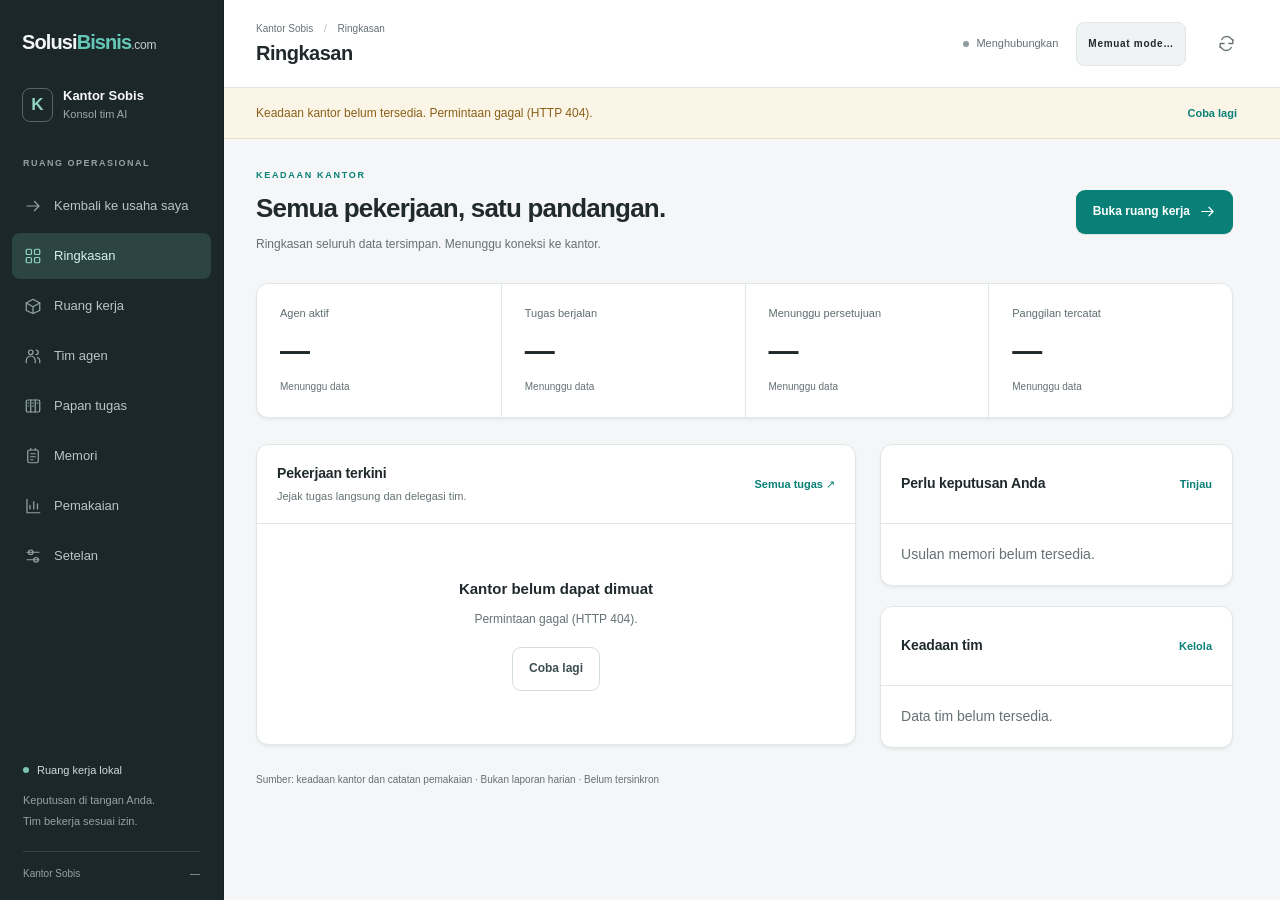
==== commit cc61737b: "Tambahkan ruang usaha UMKM dan alur promosi terpandu v1.2.0" ====
--- a/static/index.html
+++ b/static/index.html
@@ -29,6 +29,7 @@
 <div class="brand-block"><a href="#overview" class="wordmark" aria-label="SolusiBisnis.com, beranda">Solusi<span>Bisnis</span><small>.com</small></a><div class="product-line"><span class="product-mark" aria-hidden="true">K</span><span>Kantor Sobis<small>Konsol tim AI</small></span></div><button id="sidebar-close" class="icon-btn sidebar-close" aria-label="Tutup navigasi"><svg><use href="#i-close"/></svg></button></div>
 <div class="nav-label">RUANG OPERASIONAL</div>
 <nav id="main-nav">
+<a href="/" class="nav-item"><svg><use href="#i-arrow"/></svg><span>Kembali ke usaha saya</span></a>
 <a href="#overview" data-page="overview" class="nav-item active" aria-current="page"><svg><use href="#i-grid"/></svg><span>Ringkasan</span></a>
 <a href="#workroom" data-page="workroom" class="nav-item"><svg><use href="#i-room"/></svg><span>Ruang kerja</span></a>
 <a href="#agents" data-page="agents" class="nav-item"><svg><use href="#i-team"/></svg><span>Tim agen</span></a>
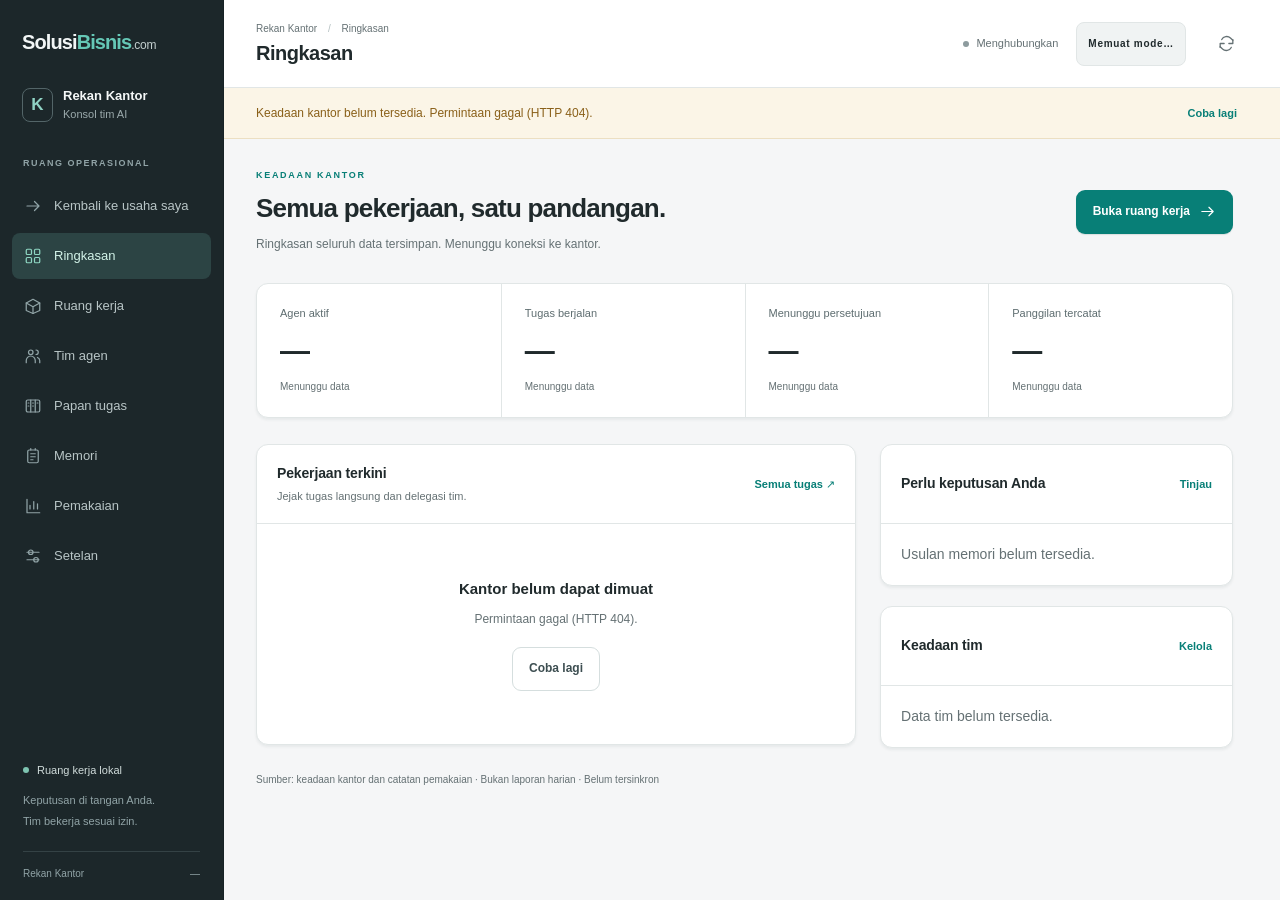
==== commit bcd133e2: "Ganti nama menjadi Rekan Kantor (versi 1.3.0) dan rapikan urutan langkah beranda - Nama aplikasi, ju" ====
--- a/static/index.html
+++ b/static/index.html
@@ -2,7 +2,7 @@
 <html lang="id">
 <head>
 <meta charset="utf-8"><meta name="viewport" content="width=device-width, initial-scale=1, interactive-widget=resizes-content"><meta name="color-scheme" content="light">
-<title>Kantor Sobis · SolusiBisnis.com</title><link rel="icon" href="data:,"><link rel="stylesheet" href="/static/style.css">
+<title>Rekan Kantor · SolusiBisnis.com</title><link rel="icon" href="data:,"><link rel="stylesheet" href="/static/style.css">
 <script src="/static/ui.js" defer></script><script src="/static/office.js" defer></script><script src="/static/app.js" defer></script>
 </head>
 <body>
@@ -26,7 +26,7 @@
 </defs></svg>
 <button id="nav-overlay" class="nav-overlay" aria-label="Tutup navigasi" hidden></button>
 <aside id="sidebar" class="sidebar" aria-label="Navigasi utama">
-<div class="brand-block"><a href="#overview" class="wordmark" aria-label="SolusiBisnis.com, beranda">Solusi<span>Bisnis</span><small>.com</small></a><div class="product-line"><span class="product-mark" aria-hidden="true">K</span><span>Kantor Sobis<small>Konsol tim AI</small></span></div><button id="sidebar-close" class="icon-btn sidebar-close" aria-label="Tutup navigasi"><svg><use href="#i-close"/></svg></button></div>
+<div class="brand-block"><a href="#overview" class="wordmark" aria-label="SolusiBisnis.com, beranda">Solusi<span>Bisnis</span><small>.com</small></a><div class="product-line"><span class="product-mark" aria-hidden="true">K</span><span>Rekan Kantor<small>Konsol tim AI</small></span></div><button id="sidebar-close" class="icon-btn sidebar-close" aria-label="Tutup navigasi"><svg><use href="#i-close"/></svg></button></div>
 <div class="nav-label">RUANG OPERASIONAL</div>
 <nav id="main-nav">
 <a href="/" class="nav-item"><svg><use href="#i-arrow"/></svg><span>Kembali ke usaha saya</span></a>
@@ -37,10 +37,10 @@
 <a href="#memories" data-page="memories" class="nav-item"><svg><use href="#i-memory"/></svg><span>Memori</span><span id="nav-memory-count" class="nav-count" hidden></span></a>
 <a href="#usage" data-page="usage" class="nav-item"><svg><use href="#i-usage"/></svg><span>Pemakaian</span></a>
 <a href="#settings" data-page="settings" class="nav-item"><svg><use href="#i-settings"/></svg><span>Setelan</span></a>
-</nav><div class="sidebar-bottom"><div class="local-label"><span class="status-dot"></span>Ruang kerja lokal</div><p>Keputusan di tangan Anda.<br>Tim bekerja sesuai izin.</p><div class="sidebar-version">Kantor Sobis <span id="app-version">—</span></div></div>
+</nav><div class="sidebar-bottom"><div class="local-label"><span class="status-dot"></span>Ruang kerja lokal</div><p>Keputusan di tangan Anda.<br>Tim bekerja sesuai izin.</p><div class="sidebar-version">Rekan Kantor <span id="app-version">—</span></div></div>
 </aside>
 <div class="app-shell">
-<header class="topbar"><div class="header-title"><button id="sidebar-toggle" class="icon-btn mobile-menu" aria-label="Buka navigasi" aria-expanded="false" aria-controls="sidebar"><svg><use href="#i-menu"/></svg></button><div><div class="breadcrumb">Kantor Sobis <span>/</span> <span id="breadcrumb-page">Ringkasan</span></div><h1 id="page-title">Ringkasan</h1></div></div><div class="header-tools"><span id="connection" class="connection" role="status"><span class="status-dot"></span><span id="connection-label">Menghubungkan</span></span><button id="mode-banner" class="mode-label" title="Buka setelan mode">Memuat mode…</button><button id="refresh-btn" class="icon-btn" aria-label="Muat ulang data"><svg><use href="#i-refresh"/></svg></button></div></header>
+<header class="topbar"><div class="header-title"><button id="sidebar-toggle" class="icon-btn mobile-menu" aria-label="Buka navigasi" aria-expanded="false" aria-controls="sidebar"><svg><use href="#i-menu"/></svg></button><div><div class="breadcrumb">Rekan Kantor <span>/</span> <span id="breadcrumb-page">Ringkasan</span></div><h1 id="page-title">Ringkasan</h1></div></div><div class="header-tools"><span id="connection" class="connection" role="status"><span class="status-dot"></span><span id="connection-label">Menghubungkan</span></span><button id="mode-banner" class="mode-label" title="Buka setelan mode">Memuat mode…</button><button id="refresh-btn" class="icon-btn" aria-label="Muat ulang data"><svg><use href="#i-refresh"/></svg></button></div></header>
 <div id="data-notice" class="data-notice" role="status"><span id="data-notice-text">Mengambil keadaan kantor…</span><button id="retry-btn" class="btn subtle" hidden>Coba lagi</button></div>
 <main id="main-content" tabindex="-1">
 <section id="page-overview" class="page active" aria-label="Ringkasan kantor">
--- a/static/style.css
+++ b/static/style.css
@@ -1,4 +1,4 @@
-/* SolusiBisnis.com · Kantor Sobis / operational console */
+/* SolusiBisnis.com · Rekan Kantor / operational console */
 :root{--bg:#f5f6f7;--surface:#fff;--ink:#202a2c;--muted:#657174;--line:#e1e6e6;--soft:#f0f3f3;--accent:#087f77;--accent-dark:#07665f;--teal-soft:#e9f5f2;--sidebar:#1c272a;--sidebar-ink:#b8c5c6;--danger:#a33333;--danger-soft:#fff1f0;--warn:#8a6019;--warn-soft:#fbf5e7;--radius:12px;--shadow:0 2px 3px #172f3510;--side-width:224px}
 *{box-sizing:border-box}html,body{height:100%;margin:0}body{font-family:"Segoe UI",Tahoma,Arial,sans-serif;color:var(--ink);background:var(--bg);font-size:14px;line-height:1.5;-webkit-font-smoothing:antialiased}body.nav-open{overflow:hidden}button,input,select,textarea{font:inherit;color:inherit}button,a,input,textarea,select{-webkit-tap-highlight-color:transparent}button,a{touch-action:manipulation}button{cursor:pointer}button:disabled{cursor:not-allowed;opacity:.48}a{color:inherit;text-decoration:none}button{border:0}svg{width:19px;height:19px;fill:none;stroke:currentColor;stroke-width:1.65;stroke-linecap:round;stroke-linejoin:round;flex:none;vertical-align:middle}h1,h2,h3,h4,p{margin:0}h1{font-size:20px;line-height:1.25;letter-spacing:-.5px;font-weight:650}h2{font-size:26px;line-height:1.3;letter-spacing:-.8px;font-weight:630}h3{font-size:14px;line-height:1.4;font-weight:650;letter-spacing:-.15px}h4{font-size:15px;font-weight:600}.muted{color:var(--muted)}.small{font-size:12px}.caption{font-size:11px;color:var(--muted)}.spacer{flex:1}[hidden],.hidden{display:none!important}:focus-visible{outline:3px solid #35b6a4;outline-offset:3px}#main-content:focus{outline:0}input:focus,textarea:focus,select:focus{border-color:var(--accent);outline:2px solid #087f7718;outline-offset:0}button:focus-visible{position:relative;z-index:2}.svg-defs{position:absolute;width:0;height:0;overflow:hidden}.sr-only{position:absolute;width:1px;height:1px;padding:0;margin:-1px;overflow:hidden;clip:rect(0,0,0,0);white-space:nowrap;border:0}.skip-link{position:fixed;top:8px;left:240px;transform:translateY(-150%);z-index:100;background:#fff;border:2px solid var(--accent);padding:12px}.skip-link:focus{transform:none}
 /* Navigation */
